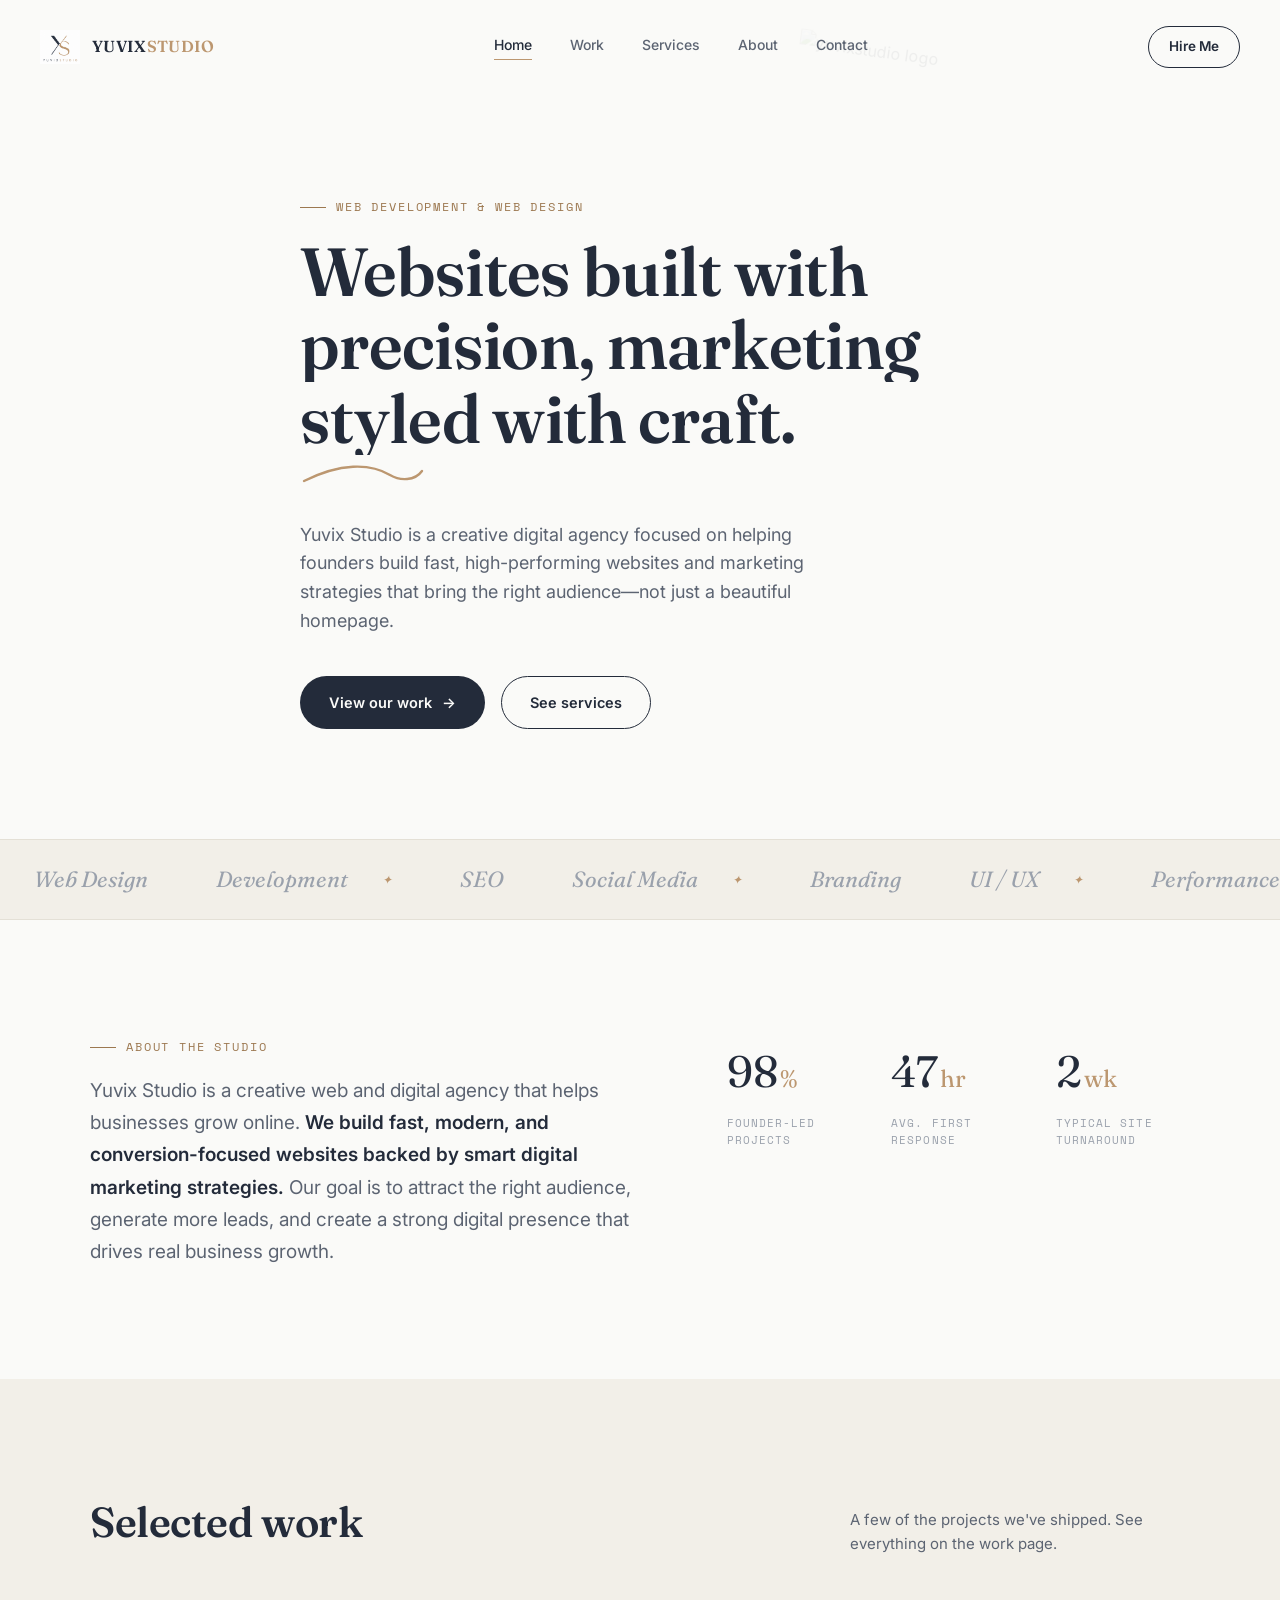
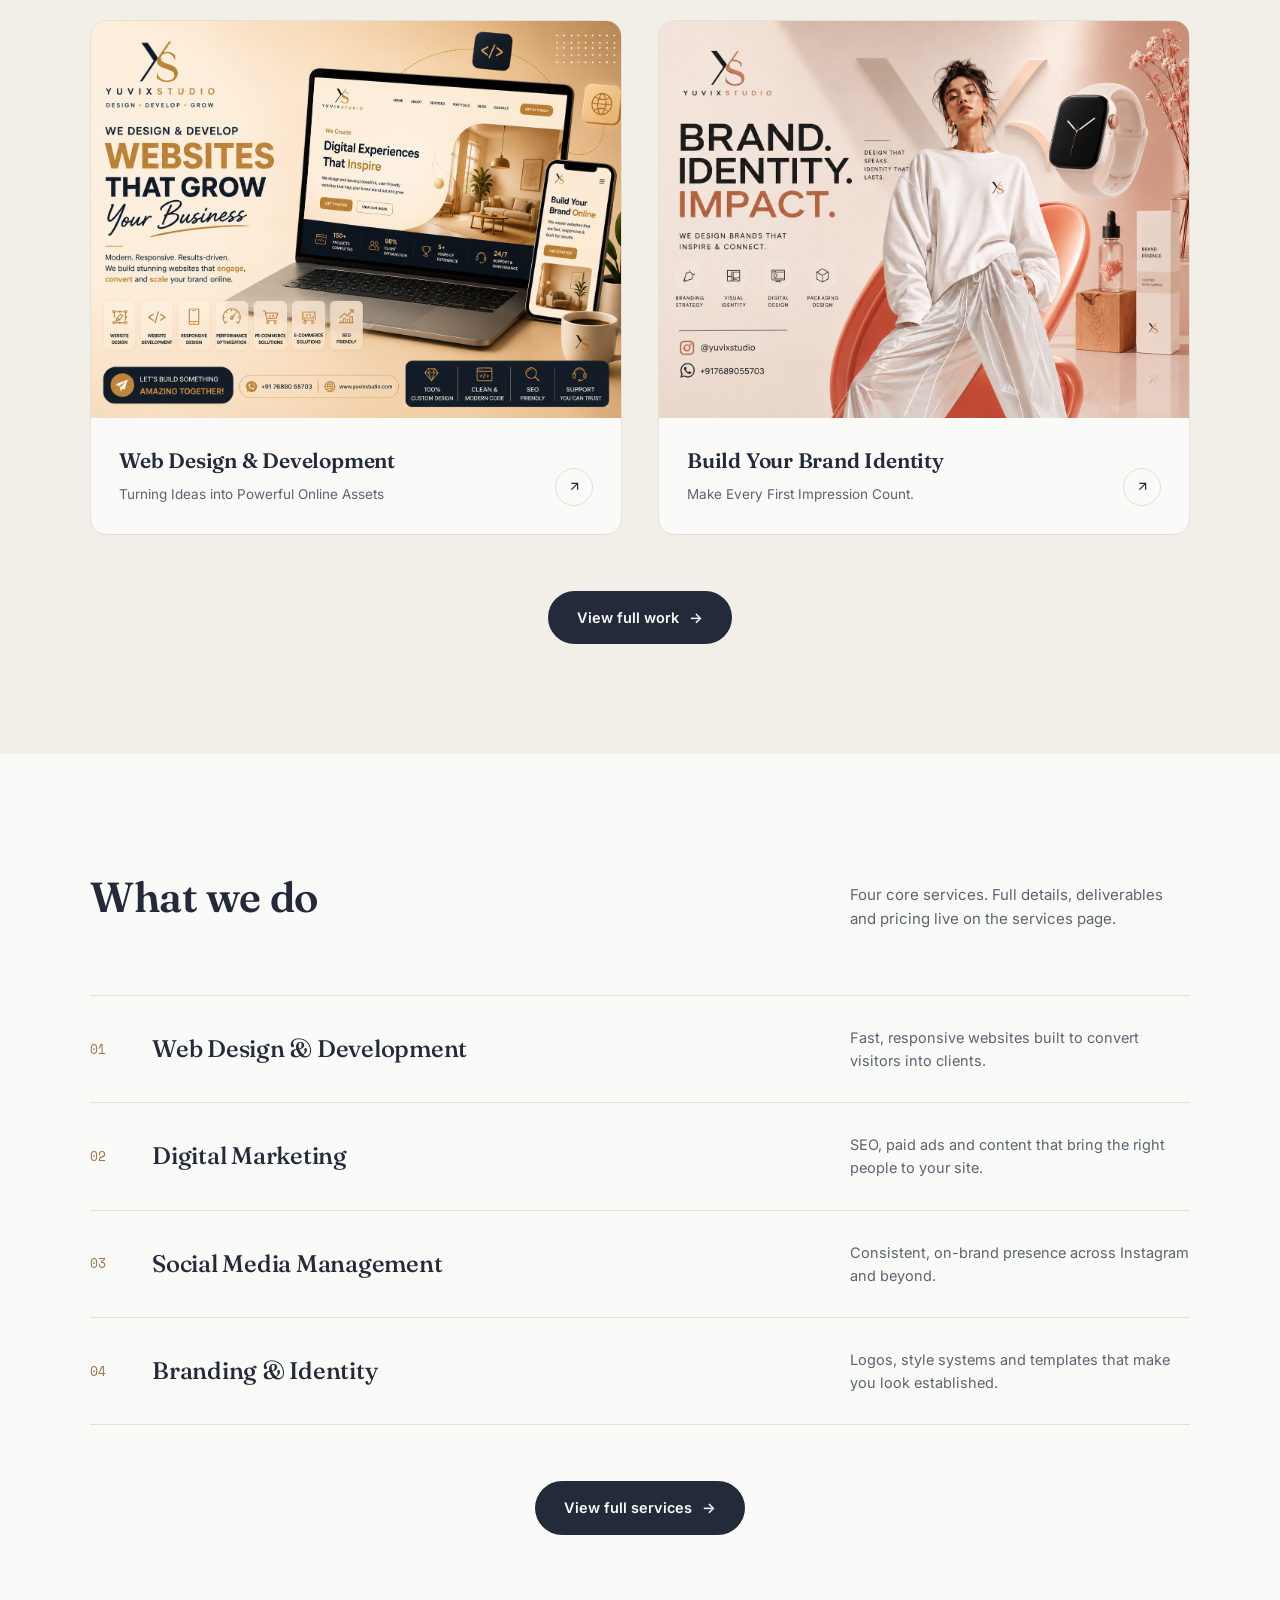
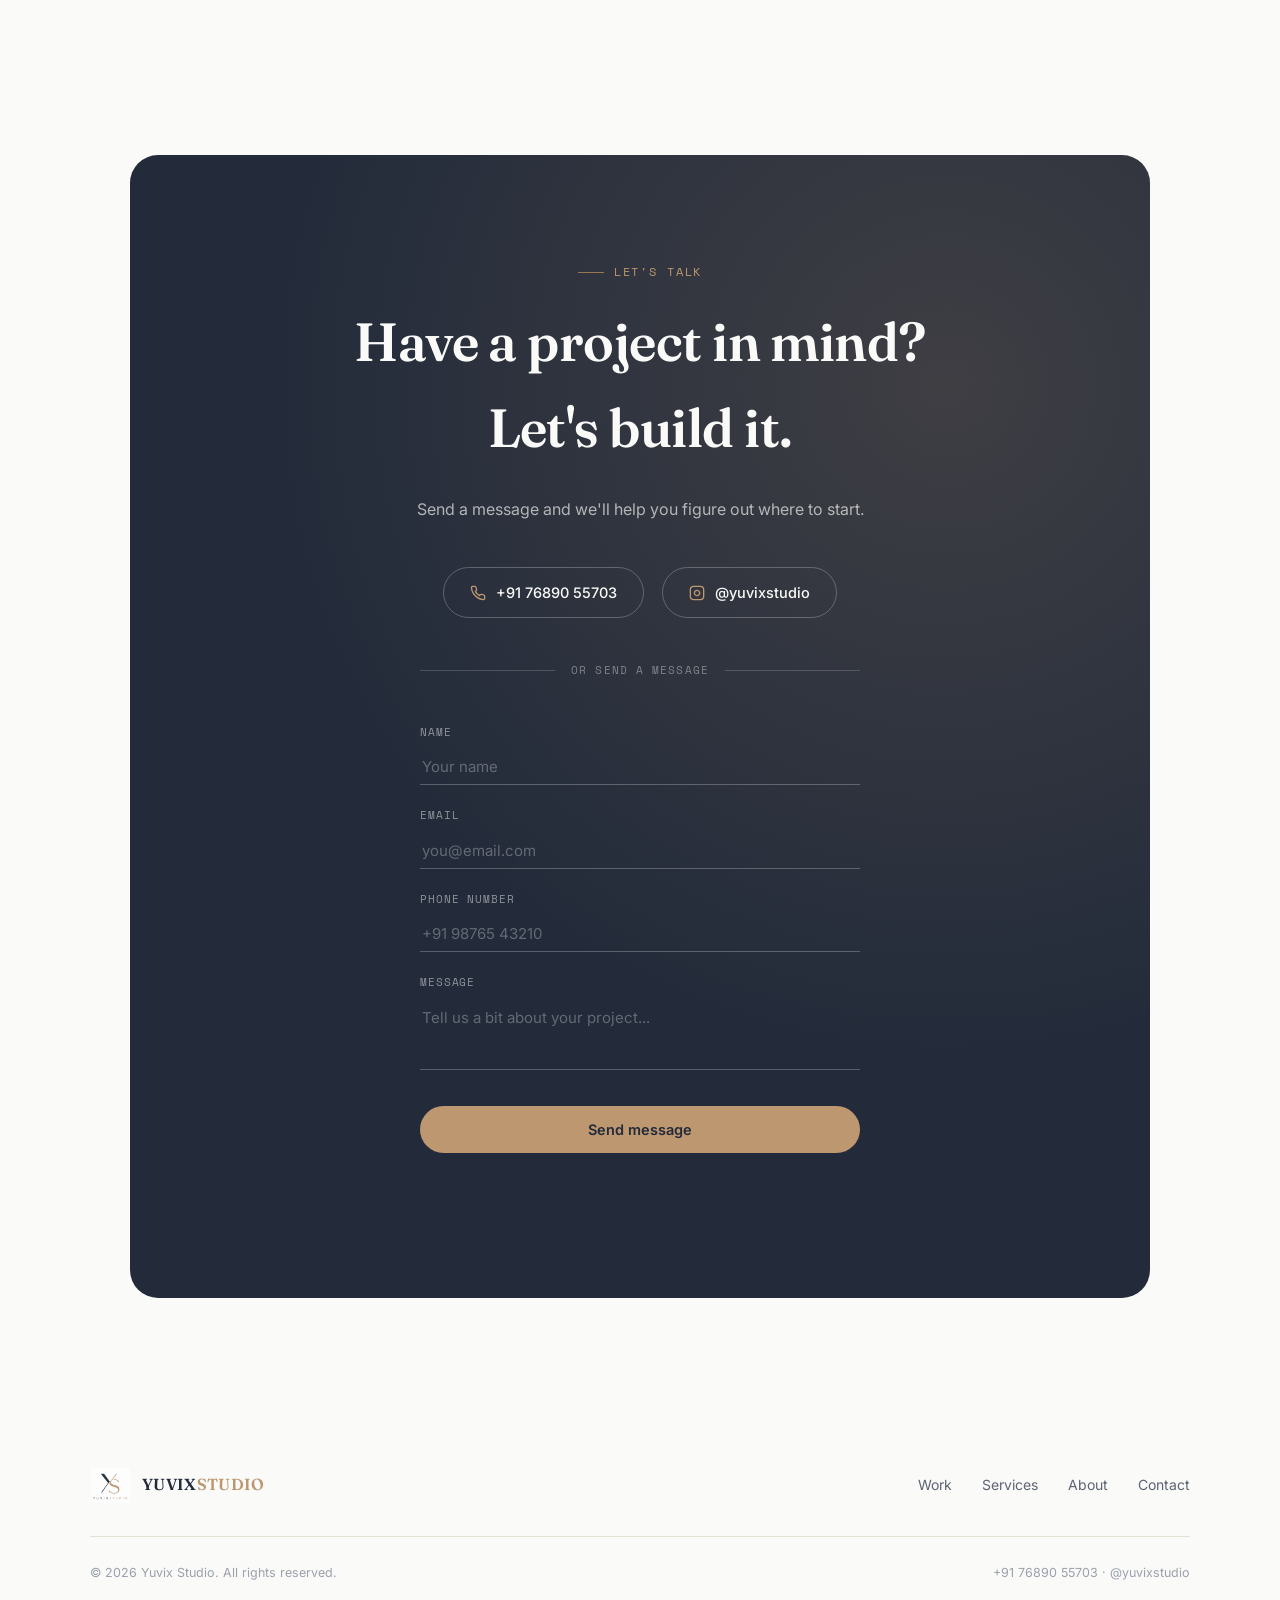
==== index.html @ d271fc91 "Add files via upload" ====
<!DOCTYPE html>
<html lang="en">
<head>
<meta charset="UTF-8">
<meta name="viewport" content="width=device-width, initial-scale=1.0">
<title>Yuvix Studio — Web Development &amp; Digital Marketing</title>
<meta name="description" content="Yuvix Studio designs and builds websites and digital marketing systems for brands that want to grow.">
<link rel="icon" href="assets/logo.png">
<link rel="preconnect" href="https://fonts.googleapis.com">
<link rel="preconnect" href="https://fonts.gstatic.com" crossorigin>
<link href="https://fonts.googleapis.com/css2?family=Fraunces:ital,opsz,wght@0,9..144,500;0,9..144,600;1,9..144,500&family=Inter:wght@400;500;600&family=Space+Mono:wght@400;700&display=swap" rel="stylesheet">
<link rel="stylesheet" href="style.css">
<link rel="shortcut icon" href="/fav.png" type="image/x-icon">
</head>
<body>

<!-- ============ NAV ============ -->
<nav class="site-nav">
  <a href="index.html" class="brand">
    <img src="/fav.png" alt="Yuvix Studio logo">
    <span class="brand-word">YUVIX<span>STUDIO</span></span>
  </a>
  <div class="nav-links">
    <a href="index.html" class="current">Home</a>
    <a href="work.html">Work</a>
    <a href="services.html">Services</a>
    <a href="index.html#about">About</a>
    <a href="index.html#contact">Contact</a>
  </div>
  <a href="https://api.whatsapp.com/send/?phone=917689055703&text&type=phone_number&app_absent=0" class="nav-cta">Hire Me</a>
  <button class="nav-toggle" aria-label="Toggle menu" aria-expanded="false">
    <span></span><span></span><span></span>
  </button>
</nav>

<!-- ============ HERO ============ -->
<header class="hero">
  <img src="" alt="yuvixstudio logo" class="hero-mark">
  <div class="wrap hero-inner">
    <span class="eyebrow">Web Development &amp; Web Design</span>
    <h1>
      <span class="line"><span>Websites built with</span></span>
      <span class="line"><span>precision, marketing</span></span>
      <span class="line"><span>styled with craft.</span></span>
    </h1>
    <svg class="hero-swash" viewBox="0 0 150 26">
      <path d="M4,20 C40,2 70,2 90,14 C100,20 115,20 122,10" />
    </svg>
    <p class="lede">Yuvix Studio is a creative digital agency focused on helping founders build fast, high-performing websites and marketing strategies that bring the right audience—not just a beautiful homepage.</p>
    <div class="hero-ctas">
      <a href="work.html" class="btn btn-primary">View our work <span class="btn-arrow">→</span></a>
      <a href="services.html" class="btn btn-ghost">See services</a>
    </div>
  </div>
</header>

<!-- ============ MARQUEE ============ -->
<div class="marquee-band">
  <div class="marquee">
    <span>Web Design <span>Development</span> SEO <span>Social Media</span> Branding <span>UI / UX</span> Performance Ads <span>Web Design</span> Development <span>SEO</span> Social Media <span>Branding</span> UI / UX <span>Performance Ads</span></span>
    <span>Web Design <span>Development</span> SEO <span>Social Media</span> Branding <span>UI / UX</span> Performance Ads <span>Web Design</span> Development <span>SEO</span> Social Media <span>Branding</span> UI / UX <span>Performance Ads</span></span>
  </div>
</div>

<!-- ============ ABOUT / STATS ============ -->
<section class="about" id="about">
  <div class="wrap about-grid">
    <div class="about-copy reveal">
      <span class="eyebrow">About the studio</span>
      <p>Yuvix Studio is a creative web and digital agency that helps businesses grow online.<strong> We build fast, modern, and conversion-focused websites backed by smart digital marketing strategies.</strong> Our goal is to attract the right audience, generate more leads, and create a strong digital presence that drives real business growth.</p>
    </div>
    <div class="stats reveal reveal-stagger">
      <div>
        <div class="stat-num"><span data-count="100">0</span><span class="suffix">%</span></div>
        <div class="stat-label">Founder-led projects</div>
      </div>
      <div>
        <div class="stat-num"><span data-count="48">0</span><span class="suffix">hr</span></div>
        <div class="stat-label">Avg. first response</div>
      </div>
      <div>
        <div class="stat-num"><span data-count="2">0</span><span class="suffix">wk</span></div>
        <div class="stat-label">Typical site turnaround</div>
      </div>
    </div>
  </div>
</section>

<!-- ============ WORK (teaser — full grid lives on work.html) ============ -->
<section class="work" id="work">
  <div class="wrap">
    <div class="section-head reveal">
      <h2>Selected work</h2>
      <p>A few of the projects we've shipped. See everything on the work page.</p>
    </div>

    <div class="work-grid reveal-stagger">

      <!-- Homepage shows a short preview only — the full portfolio lives on work.html.
           To feature a different project here, just change the href/img/text below,
           it doesn't need to match work.html exactly. -->
      <a href="project-1.html" class="work-card reveal" style="--thumb-a:#EFE7D8; --thumb-b:#D9CBB2;">
        <div class="work-thumb">
          <span class="work-tag">Web Design</span>
          <img src="/p-11.png" alt="Project Name One" loading="lazy">
        </div>
        <div class="work-body">
          <div>
            <h3>Web Design & Development</h3>
            <p>Turning Ideas into Powerful Online Assets</p>
          </div>
          <span class="work-arrow"><svg viewBox="0 0 24 24" fill="none" stroke-width="2"><path d="M7 17L17 7M7 7h10v10"/></svg></span>
        </div>
      </a>

      <a href="project-2.html" class="work-card reveal" style="--thumb-a:#E3E7E2; --thumb-b:#C7CFC3;">
        <div class="work-thumb">
          <span class="work-tag">Build Your Brand Identity</span>
          <img src="/p22.png" alt="Project Name Two" loading="lazy">
        </div>
        <div class="work-body">
          <div>
            <h3>Build Your Brand Identity</h3>
            <p>Make Every First Impression Count.</p>
          </div>
          <span class="work-arrow"><svg viewBox="0 0 24 24" fill="none" stroke-width="2"><path d="M7 17L17 7M7 7h10v10"/></svg></span>
        </div>
      </a>

    </div>

    <div class="teaser-cta reveal">
      <a href="work.html" class="btn btn-primary">View full work <span class="btn-arrow">→</span></a>
    </div>
  </div>
</section>

<!-- ============ SERVICES TEASER ============ -->
<section class="services-teaser">
  <div class="wrap">
    <div class="section-head reveal">
      <h2>What we do</h2>
      <p>Four core services. Full details, deliverables and pricing live on the services page.</p>
    </div>
    <div class="teaser-list reveal-stagger">
      <div class="teaser-row reveal">
        <span class="teaser-num">01</span>
        <h3>Web Design &amp; Development</h3>
        <p>Fast, responsive websites built to convert visitors into clients.</p>
      </div>
      <div class="teaser-row reveal">
        <span class="teaser-num">02</span>
        <h3>Digital Marketing</h3>
        <p>SEO, paid ads and content that bring the right people to your site.</p>
      </div>
      <div class="teaser-row reveal">
        <span class="teaser-num">03</span>
        <h3>Social Media Management</h3>
        <p>Consistent, on-brand presence across Instagram and beyond.</p>
      </div>
      <div class="teaser-row reveal">
        <span class="teaser-num">04</span>
        <h3>Branding &amp; Identity</h3>
        <p>Logos, style systems and templates that make you look established.</p>
      </div>
    </div>
    <div class="teaser-cta reveal">
      <a href="services.html" class="btn btn-primary">View full services <span class="btn-arrow">→</span></a>
    </div>
  </div>
</section>

<!-- ============ CONTACT ============ -->
<section id="contact">
  <div class="wrap">
    <div class="contact reveal">
      <div class="contact-inner">
        <span class="eyebrow" style="color:var(--gold)">Let's talk</span>
        <h2>Have a project in mind? Let's build it.</h2>
        <p class="lede">Send a message and we'll help you figure out where to start.</p>
        <div class="contact-links">
          <a href="https://api.whatsapp.com/send/?phone=917689055703&text&type=phone_number&app_absent=0" class="contact-pill">
            <svg viewBox="0 0 24 24" fill="none" stroke-width="2"><path d="M22 16.92v3a2 2 0 0 1-2.18 2 19.79 19.79 0 0 1-8.63-3.07 19.5 19.5 0 0 1-6-6 19.79 19.79 0 0 1-3.07-8.67A2 2 0 0 1 4.11 2h3a2 2 0 0 1 2 1.72c.127.96.362 1.903.7 2.81a2 2 0 0 1-.45 2.11L8.09 9.91a16 16 0 0 0 6 6l1.27-1.27a2 2 0 0 1 2.11-.45c.907.338 1.85.573 2.81.7A2 2 0 0 1 22 16.92z"/></svg>
            +91 76890 55703
          </a>
          <a href="https://instagram.com/yuvixstudio" target="_blank" rel="noopener" class="contact-pill">
            <svg viewBox="0 0 24 24" fill="none" stroke-width="2"><rect x="2" y="2" width="20" height="20" rx="5"/><path d="M16 11.37A4 4 0 1 1 12.63 8 4 4 0 0 1 16 11.37z"/><path d="M17.5 6.5h.01"/></svg>
            @yuvixstudio
          </a>
        </div>

        <div class="contact-divider">Or send a message</div>

        <!--
          CONTACT FORM — powered by Formspree (free tier works fine).
          Setup: 1) create a free account at https://formspree.io
                 2) create a new form, copy its endpoint (looks like
                    https://formspree.io/f/abcdwxyz)
                 3) replace YOUR_FORM_ID below with that ID.
          Until you do this, the form will show an error on submit.
        -->
        <form class="contact-form" id="contactForm" action="https://script.google.com/macros/s/AKfycbxDUa-38Gie-StyQM9wZZpAIo4txHQ3QjQLrXAD8hMNRNePcvxkL0qFl1689tBbZKky/exec" method="POST">
          <input type="text" name="_gotcha" class="form-honeypot" tabindex="-1" autocomplete="off">
          <div class="field-dark">
            <label for="cf-name">Name</label>
            <input type="text" id="cf-name" name="name" placeholder="Your name" required>
          </div>
          <div class="field-dark">
            <label for="cf-email">Email</label>
            <input type="email" id="cf-email" name="email" placeholder="you@email.com" required>
          </div>
          <div class="field-dark">
           <label for="cf-phone">Phone number</label>
            <input type="tel" id="cf-phone" name="phone" placeholder="+91 98765 43210" required>
          </div>
          <div class="field-dark">
            <label for="cf-message">Message</label>
            <textarea id="cf-message" name="message" placeholder="Tell us a bit about your project..." required></textarea>
          </div>
          <button type="submit" class="btn btn-primary">Send message</button>
          <p class="form-status" id="formStatus"></p>
        </form>
      </div>
    </div>
  </div>
</section>

<!-- ============ FOOTER ============ -->
<footer>
  <div class="wrap">
    <div class="footer-grid">
      <a href="index.html" class="brand">
        <img src="/fav.png" alt="Yuvix Studio logo">
        <span class="brand-word">YUVIX<span>STUDIO</span></span>
      </a>
      <div class="footer-nav">
        <a href="work.html">Work</a>
        <a href="services.html">Services</a>
        <a href="index.html#about">About</a>
        <a href="index.html#contact">Contact</a>
      </div>
    </div>
    <div class="footer-bottom">
      <span>© <span id="year"></span> Yuvix Studio. All rights reserved.</span>
      <span>+91 76890 55703 · @yuvixstudio</span>
    </div>
  </div>
</footer>

<script src="script.js"></script>
</body>
</html>
---- style.css ----
/* =========================================================
   YUVIX STUDIO — shared stylesheet
   Palette pulled directly from the logo:
     navy  #2A3342   gold  #BC9770
   ========================================================= */

:root{
  --paper:      #FAFAF8;
  --paper-alt:  #F2EFE8;
  --ink:        #232B3A;
  --ink-soft:   #5C6472;
  --ink-faint:  #9AA1AC;
  --gold:       #BC9770;
  --gold-deep:  #9C7850;
  --line:       #E4E0D6;
  --paper-rgb:  250, 250, 248;

  --display: 'Fraunces', serif;
  --body:    'Inter', sans-serif;
  --mono:    'Space Mono', monospace;

  --wrap: 1180px;
  --ease: cubic-bezier(.22,.85,.32,1);
}

*, *::before, *::after{ box-sizing:border-box; }

html{ scroll-behavior:smooth; }

body{
  margin:0;
  background:var(--paper);
  color:var(--ink);
  font-family:var(--body);
  font-size:16px;
  line-height:1.6;
  -webkit-font-smoothing:antialiased;
}

img{ max-width:100%; display:block; }

a{ color:inherit; text-decoration:none; }

.wrap{
  max-width:var(--wrap);
  margin:0 auto;
  padding:0 40px;
}

.eyebrow{
  font-family:var(--mono);
  font-size:11.5px;
  letter-spacing:.16em;
  text-transform:uppercase;
  color:var(--gold-deep);
  display:inline-flex;
  align-items:center;
  gap:10px;
  margin:0 0 18px;
}
.eyebrow::before{
  content:'';
  width:26px; height:1px;
  background:var(--gold-deep);
  display:inline-block;
}

h1,h2,h3{
  font-family:var(--display);
  font-weight:600;
  color:var(--ink);
  margin:0;
  letter-spacing:-.01em;
}

/* =========================== NAV =========================== */
.site-nav{
  position:fixed;
  top:0; left:0; right:0;
  z-index:100;
  display:flex;
  align-items:center;
  justify-content:space-between;
  padding:26px 40px;
  transition: padding .4s var(--ease), background .4s var(--ease), border-color .4s var(--ease);
  border-bottom:1px solid transparent;
}
.site-nav.scrolled{
  padding:16px 40px;
  background:rgba(var(--paper-rgb), .82);
  backdrop-filter: blur(10px);
  border-bottom-color:var(--line);
}
.brand{
  display:flex;
  align-items:center;
  gap:12px;
}
.brand img{ height:34px; width:auto; transition:height .4s var(--ease); }
.site-nav.scrolled .brand img{ height:28px; }
.brand-word{
  font-family:var(--display);
  font-weight:600;
  font-size:16px;
  letter-spacing:.02em;
  color:var(--ink);
}
.brand-word span{ color:var(--gold); }

.nav-links{
  display:flex;
  align-items:center;
  gap:38px;
}
.nav-links a{
  position:relative;
  font-size:14px;
  font-weight:500;
  color:var(--ink-soft);
  padding-bottom:4px;
}
.nav-links a::after{
  content:'';
  position:absolute;
  left:0; bottom:0;
  width:100%; height:1px;
  background:var(--gold);
  transform:scaleX(0);
  transform-origin:right;
  transition:transform .35s var(--ease);
}
.nav-links a:hover::after,
.nav-links a.current::after{ transform:scaleX(1); transform-origin:left; }
.nav-links a.current{ color:var(--ink); }

.nav-cta{
  font-size:13.5px;
  font-weight:600;
  color:var(--ink);
  border:1px solid var(--ink);
  border-radius:999px;
  padding:9px 20px;
  transition:background .3s var(--ease), color .3s var(--ease), border-color .3s var(--ease);
}
.nav-cta:hover{ background:var(--ink); color:var(--paper); }

.nav-toggle{
  display:none;
  flex-direction:column;
  gap:5px;
  background:none;
  border:none;
  cursor:pointer;
  padding:6px;
}
.nav-toggle span{ width:22px; height:1.5px; background:var(--ink); display:block; }

/* =========================== BUTTONS =========================== */
.btn{
  display:inline-flex;
  align-items:center;
  gap:10px;
  font-family:var(--body);
  font-weight:600;
  font-size:14.5px;
  padding:14px 28px;
  border-radius:999px;
  cursor:pointer;
  transition:transform .3s var(--ease), background .3s var(--ease), color .3s var(--ease), border-color .3s var(--ease);
  border:1px solid transparent;
}
.btn-primary{ background:var(--ink); color:var(--paper); }
.btn-primary:hover{ background:var(--gold-deep); transform:translateY(-2px); }
.btn-ghost{ border-color:var(--ink); color:var(--ink); }
.btn-ghost:hover{ background:var(--ink); color:var(--paper); transform:translateY(-2px); }
.btn-arrow{ transition:transform .3s var(--ease); }
.btn:hover .btn-arrow{ transform:translateX(4px); }

/* =========================== HERO =========================== */
.hero{
  position:relative;
  padding:190px 0 110px;
  overflow:hidden;
}
.hero-mark{
  position:absolute;
  right:-6%;
  top:8%;
  width:560px;
  opacity:.05;
  transform:rotate(8deg);
  animation: breathe 9s ease-in-out infinite;
  pointer-events:none;
}
@keyframes breathe{
  0%,100%{ transform:rotate(8deg) scale(1); }
  50%{ transform:rotate(6deg) scale(1.03); }
}
.hero-inner{ max-width:760px; }
.hero h1{
  font-size:clamp(40px, 6vw, 68px);
  line-height:1.08;
}
.hero h1 .line{
  display:block;
  overflow:hidden;
}
.hero h1 .line span{
  display:block;
  transform:translateY(110%);
  animation: line-up .9s var(--ease) forwards;
}
.hero h1 .line:nth-child(1) span{ animation-delay:.05s; }
.hero h1 .line:nth-child(2) span{ animation-delay:.18s; }
.hero h1 .line:nth-child(3) span{ animation-delay:.31s; }
@keyframes line-up{ to{ transform:translateY(0); } }

.hero-swash{
  width:150px; height:26px;
  margin:6px 0 26px;
}
.hero-swash path{
  fill:none;
  stroke:var(--gold);
  stroke-width:2.4;
  stroke-linecap:round;
  stroke-dasharray:220;
  stroke-dashoffset:220;
  animation: swash-draw 1.1s var(--ease) forwards 1s;
}
@keyframes swash-draw{ to{ stroke-dashoffset:0; } }

.hero p.lede{
  font-size:18px;
  color:var(--ink-soft);
  max-width:520px;
  margin:0 0 40px;
  opacity:0;
  animation: fade-up .8s var(--ease) forwards 1.15s;
}
.hero-ctas{
  display:flex;
  gap:16px;
  opacity:0;
  animation: fade-up .8s var(--ease) forwards 1.3s;
}
@keyframes fade-up{
  from{ opacity:0; transform:translateY(14px); }
  to{ opacity:1; transform:translateY(0); }
}

/* =========================== MARQUEE =========================== */
.marquee-band{
  border-top:1px solid var(--line);
  border-bottom:1px solid var(--line);
  background:var(--paper-alt);
  overflow:hidden;
  padding:22px 0;
}
.marquee{
  display:flex;
  width:max-content;
  animation: scroll-left 32s linear infinite;
}
.marquee:hover{ animation-play-state:paused; }
.marquee span{
  font-family:var(--display);
  font-size:22px;
  font-style:italic;
  color:var(--ink-faint);
  padding:0 34px;
  white-space:nowrap;
  display:flex;
  align-items:center;
  gap:34px;
}
.marquee span::after{
  content:'✦';
  font-family:var(--body);
  font-size:12px;
  color:var(--gold);
}
@keyframes scroll-left{
  from{ transform:translateX(0); }
  to{ transform:translateX(-50%); }
}

/* =========================== REVEAL =========================== */
.reveal{
  opacity:0;
  transform:translateY(28px);
  transition:opacity .8s var(--ease), transform .8s var(--ease);
}
.reveal.in-view{ opacity:1; transform:translateY(0); }
.reveal-stagger.in-view > *{ transition-delay: calc(var(--i, 0) * .09s); }

/* =========================== SECTION shared =========================== */
section{ padding:110px 0; }
.section-head{
  display:flex;
  justify-content:space-between;
  align-items:flex-end;
  gap:40px;
  margin-bottom:64px;
}
.section-head h2{ font-size:clamp(28px,3.4vw,42px); max-width:520px; }
.section-head p{ color:var(--ink-soft); max-width:340px; font-size:15px; margin:0; }

/* =========================== ABOUT / STATS =========================== */
.about{ background:var(--paper); }
.about-grid{
  display:grid;
  grid-template-columns:1.1fr .9fr;
  gap:70px;
  align-items:start;
}
.about-copy p{
  font-size:19px;
  color:var(--ink-soft);
  line-height:1.7;
  margin:0;
}
.about-copy strong{ color:var(--ink); font-weight:600; }
.stats{
  display:grid;
  grid-template-columns:repeat(3,1fr);
  gap:30px;
  padding-top:6px;
}
.stat-num{
  font-family:var(--display);
  font-size:44px;
  color:var(--ink);
  display:flex;
  align-items:baseline;
  gap:2px;
}
.stat-num span.suffix{ font-size:24px; color:var(--gold); }
.stat-label{
  font-family:var(--mono);
  font-size:11px;
  letter-spacing:.1em;
  text-transform:uppercase;
  color:var(--ink-faint);
  margin-top:8px;
}

/* =========================== WORK =========================== */
.work{ background:var(--paper-alt); }
.work-grid{
  display:grid;
  grid-template-columns:repeat(2, 1fr);
  gap:36px;
}
.work-card{
  background:var(--paper);
  border:1px solid var(--line);
  border-radius:16px;
  overflow:hidden;
  transition:transform .5s var(--ease), box-shadow .5s var(--ease);
}
.work-card:hover{
  transform:translateY(-6px);
  box-shadow:0 30px 60px -30px rgba(35,43,58,.25);
}
.work-thumb{
  position:relative;
  aspect-ratio: 4 / 3;
  overflow:hidden;
  background:linear-gradient(135deg, var(--thumb-a, #e7e2d6), var(--thumb-b, #d8cfc0));
}
.work-thumb img{
  width:100%; height:100%; object-fit:cover;
  transform:scale(1.02);
  transition:transform .7s var(--ease);
}
.work-card:hover .work-thumb img{ transform:scale(1.1); }
.work-thumb .work-tag{
  position:absolute;
  top:16px; left:16px;
  font-family:var(--mono);
  font-size:10.5px;
  letter-spacing:.08em;
  text-transform:uppercase;
  background:rgba(250,250,248,.9);
  color:var(--ink);
  padding:6px 12px;
  border-radius:999px;
}
.work-body{
  padding:26px 28px 28px;
  display:flex;
  justify-content:space-between;
  align-items:flex-end;
}
.work-body h3{ font-size:21px; margin-bottom:6px; }
.work-body p{ margin:0; font-size:13.5px; color:var(--ink-soft); }
.work-arrow{
  width:38px; height:38px;
  border-radius:50%;
  border:1px solid var(--line);
  display:flex;
  align-items:center;
  justify-content:center;
  flex-shrink:0;
  transition:background .35s var(--ease), transform .35s var(--ease), border-color .35s var(--ease);
}
.work-card:hover .work-arrow{
  background:var(--ink);
  border-color:var(--ink);
  transform:rotate(45deg);
}
.work-arrow svg{ width:15px; height:15px; stroke:var(--ink); transition:stroke .35s var(--ease); }
.work-card:hover .work-arrow svg{ stroke:var(--paper); }

.work-note{
  margin-top:40px;
  font-size:13px;
  color:var(--ink-faint);
  text-align:center;
}
.work-note code{
  background:var(--paper);
  border:1px solid var(--line);
  padding:2px 7px;
  border-radius:6px;
  font-family:var(--mono);
}

/* =========================== SERVICES TEASER (index) =========================== */
.services-teaser{ background:var(--paper); }
.teaser-list{ border-top:1px solid var(--line); }
.teaser-row{
  display:flex;
  align-items:center;
  gap:28px;
  padding:30px 0;
  border-bottom:1px solid var(--line);
  transition:padding-left .4s var(--ease);
}
.teaser-row:hover{ padding-left:14px; }
.teaser-num{
  font-family:var(--mono);
  font-size:13px;
  color:var(--gold-deep);
  width:34px;
  flex-shrink:0;
}
.teaser-row h3{
  font-size:24px;
  flex:1;
  font-weight:500;
}
.teaser-row p{
  color:var(--ink-soft);
  font-size:14.5px;
  max-width:340px;
  margin:0;
  flex:1;
}
.teaser-cta{ text-align:center; margin-top:56px; }

/* =========================== CONTACT =========================== */
.contact{
  background:var(--ink);
  color:var(--paper);
  border-radius:28px;
  margin:0 40px;
  padding:100px 60px;
  text-align:center;
  position:relative;
  overflow:hidden;
}
.contact::before{
  content:'';
  position:absolute;
  inset:0;
  background:radial-gradient(circle at 80% 20%, rgba(188,151,112,.18), transparent 55%);
}
.contact-inner{ position:relative; }
.contact h2{
  color:var(--paper);
  font-size:clamp(32px,4.2vw,54px);
  max-width:680px;
  margin:0 auto 26px;
}
.contact p.lede{
  color:rgba(250,250,248,.65);
  max-width:460px;
  margin:0 auto 44px;
  font-size:16px;
}
.contact-links{
  display:flex;
  justify-content:center;
  gap:18px;
  flex-wrap:wrap;
}
.contact-pill{
  display:flex;
  align-items:center;
  gap:10px;
  border:1px solid rgba(250,250,248,.25);
  border-radius:999px;
  padding:13px 26px;
  font-size:14.5px;
  font-weight:500;
  transition:background .3s var(--ease), border-color .3s var(--ease);
}
.contact-pill:hover{ background:rgba(250,250,248,.08); border-color:var(--gold); }
.contact-pill svg{ width:16px; height:16px; stroke:var(--gold); }

.contact-divider{
  display:flex;
  align-items:center;
  gap:16px;
  max-width:440px;
  margin:44px auto;
  color:rgba(250,250,248,.4);
  font-family:var(--mono);
  font-size:11px;
  letter-spacing:.1em;
  text-transform:uppercase;
}
.contact-divider::before,
.contact-divider::after{
  content:'';
  height:1px;
  flex:1;
  background:rgba(250,250,248,.18);
}

.contact-form{
  max-width:440px;
  margin:0 auto;
  text-align:left;
}
.contact-form .field-dark{
  position:relative;
  margin-bottom:22px;
}
.contact-form label{
  display:block;
  font-family:var(--mono);
  font-size:11px;
  letter-spacing:.08em;
  text-transform:uppercase;
  color:rgba(250,250,248,.5);
  margin-bottom:8px;
}
.contact-form input,
.contact-form textarea{
  width:100%;
  background:transparent;
  border:none;
  border-bottom:1px solid rgba(250,250,248,.25);
  color:var(--paper);
  font-family:var(--body);
  font-size:15px;
  padding:8px 2px;
  outline:none;
  resize:none;
  transition:border-color .3s var(--ease);
}
.contact-form textarea{ min-height:70px; }
.contact-form input:focus,
.contact-form textarea:focus{ border-bottom-color:var(--gold); }
.contact-form input::placeholder,
.contact-form textarea::placeholder{ color:rgba(250,250,248,.3); }

.contact-form .btn-primary{
  background:var(--gold);
  color:var(--ink);
  width:100%;
  justify-content:center;
  margin-top:6px;
}
.contact-form .btn-primary:hover{ background:var(--paper); }
.contact-form .btn-primary:disabled{ opacity:.6; cursor:wait; }

.form-status{
  margin-top:14px;
  font-size:13.5px;
  min-height:18px;
}
.form-status.ok{ color:var(--gold); }
.form-status.err{ color:#e39a9a; }

.form-honeypot{ position:absolute; left:-9999px; opacity:0; height:0; width:0; }

/* =========================== FOOTER =========================== */
footer{ padding:60px 0 40px; }
.footer-grid{
  display:flex;
  justify-content:space-between;
  align-items:center;
  padding-bottom:34px;
  border-bottom:1px solid var(--line);
  flex-wrap:wrap;
  gap:20px;
}
.footer-nav{ display:flex; gap:30px; }
.footer-nav a{ font-size:14px; color:var(--ink-soft); }
.footer-nav a:hover{ color:var(--gold-deep); }
.footer-bottom{
  display:flex;
  justify-content:space-between;
  padding-top:26px;
  font-size:12.5px;
  color:var(--ink-faint);
  flex-wrap:wrap;
  gap:10px;
}

/* =========================== SERVICES PAGE =========================== */
.page-header{
  padding:170px 0 60px;
}
.page-header h1{
  font-size:clamp(36px,5vw,58px);
  max-width:640px;
}
.page-header p.lede{
  color:var(--ink-soft);
  font-size:17px;
  max-width:480px;
  margin-top:20px;
}

.service-block{
  border-top:1px solid var(--line);
  padding:64px 0;
  display:grid;
  grid-template-columns:70px 1.1fr 1fr;
  gap:40px;
}
.service-block:last-child{ border-bottom:1px solid var(--line); }
.service-num{
  font-family:var(--mono);
  font-size:14px;
  color:var(--gold-deep);
}
.service-main h2{ font-size:28px; margin-bottom:14px; }
.service-main p{ color:var(--ink-soft); font-size:15.5px; max-width:420px; }
.service-meta{ display:flex; flex-direction:column; gap:18px; }
.service-tags{ display:flex; flex-wrap:wrap; gap:8px; }
.service-tags span{
  font-family:var(--mono);
  font-size:11px;
  letter-spacing:.05em;
  text-transform:uppercase;
  background:var(--paper-alt);
  border:1px solid var(--line);
  color:var(--ink-soft);
  padding:6px 12px;
  border-radius:999px;
}
.service-includes{ margin:0; padding:0; list-style:none; }
.service-includes li{
  font-size:14.5px;
  color:var(--ink-soft);
  padding-left:20px;
  position:relative;
  margin-bottom:9px;
}
.service-includes li::before{
  content:'';
  position:absolute;
  left:0; top:8px;
  width:8px; height:1px;
  background:var(--gold);
}
.service-price{
  font-family:var(--display);
  font-size:15px;
  color:var(--ink);
  margin-top:4px;
}
.service-price span{ color:var(--ink-faint); font-family:var(--body); font-size:13px; }

/* =========================== EDITABLE NOTE BANNER =========================== */
.edit-note{
  margin:0 40px 0;
  background:var(--paper-alt);
  border:1px dashed var(--line);
  border-radius:14px;
  padding:16px 22px;
  font-family:var(--mono);
  font-size:12px;
  color:var(--ink-faint);
  max-width:calc(var(--wrap) + 80px);
  margin-left:auto;
  margin-right:auto;
}

/* =========================== PROJECT DETAIL PAGE =========================== */
.project-header{ padding:170px 0 50px; }
.project-header .eyebrow{ margin-bottom:22px; }
.project-header h1{ font-size:clamp(32px,5vw,52px); max-width:720px; }
.project-header p.lede{ color:var(--ink-soft); font-size:17px; max-width:480px; margin-top:18px; }

.project-image{
  margin:0 0 70px;
  border-radius:20px;
  overflow:hidden;
  aspect-ratio:16/9;
  background:var(--paper-alt);
}
.project-image img{ width:100%; height:100%; object-fit:cover; }

.project-body{
  display:grid;
  grid-template-columns:240px 1fr;
  gap:60px;
  padding-bottom:100px;
}
.project-meta dl{ margin:0; }
.project-meta div{
  padding:18px 0;
  border-top:1px solid var(--line);
}
.project-meta div:last-child{ border-bottom:1px solid var(--line); }
.project-meta dt{
  font-family:var(--mono);
  font-size:10.5px;
  letter-spacing:.1em;
  text-transform:uppercase;
  color:var(--ink-faint);
  margin-bottom:6px;
}
.project-meta dd{ margin:0; font-size:14.5px; color:var(--ink); }
.project-meta dd a{ color:var(--gold-deep); }
.project-meta dd a:hover{ text-decoration:underline; }

.project-content h2{
  font-size:22px;
  margin:0 0 14px;
}
.project-content > div + div{ margin-top:44px; }
.project-content p{
  color:var(--ink-soft);
  font-size:16px;
  line-height:1.75;
  max-width:600px;
  margin:0 0 16px;
}
.project-content ul{ margin:0; padding:0; list-style:none; max-width:560px; }
.project-content ul li{
  font-size:15px;
  color:var(--ink-soft);
  padding-left:22px;
  position:relative;
  margin-bottom:11px;
}
.project-content ul li::before{
  content:'';
  position:absolute;
  left:0; top:9px;
  width:9px; height:1px;
  background:var(--gold);
}

.project-nav{
  display:flex;
  justify-content:space-between;
  align-items:center;
  padding:36px 0;
  border-top:1px solid var(--line);
}
.project-nav a{
  font-size:14.5px;
  font-weight:600;
  color:var(--ink);
  display:flex;
  align-items:center;
  gap:8px;
}
.project-nav a:hover{ color:var(--gold-deep); }

@media (max-width: 900px){
  .project-body{ grid-template-columns:1fr; gap:36px; }
}
@media (max-width: 900px){
  .wrap{ padding:0 24px; }
  .about-grid{ grid-template-columns:1fr; gap:44px; }
  .work-grid{ grid-template-columns:1fr; }
  .service-block{ grid-template-columns:1fr; gap:18px; }
  .contact{ margin:0 20px; padding:70px 28px; }
  .nav-cta{ display:none; }
  .nav-toggle{ display:flex; z-index:110; }
  .nav-links{
    display:flex;
    position:fixed;
    top:0; right:0;
    height:100vh;
    width:min(78vw, 320px);
    background:var(--paper);
    flex-direction:column;
    align-items:flex-start;
    justify-content:center;
    gap:28px;
    padding:40px;
    transform:translateX(100%);
    transition:transform .5s var(--ease);
    box-shadow:-20px 0 60px -30px rgba(35,43,58,.3);
    z-index:105;
  }
  .nav-links.open{ transform:translateX(0); }
  .nav-links a{ font-size:18px; }
  .stats{ grid-template-columns:1fr 1fr; }
  .hero{ padding:150px 0 80px; }
  .hero-mark{ width:340px; }
}

@media (prefers-reduced-motion: reduce){
  *{ animation-duration:.001ms !important; transition-duration:.001ms !important; }
}
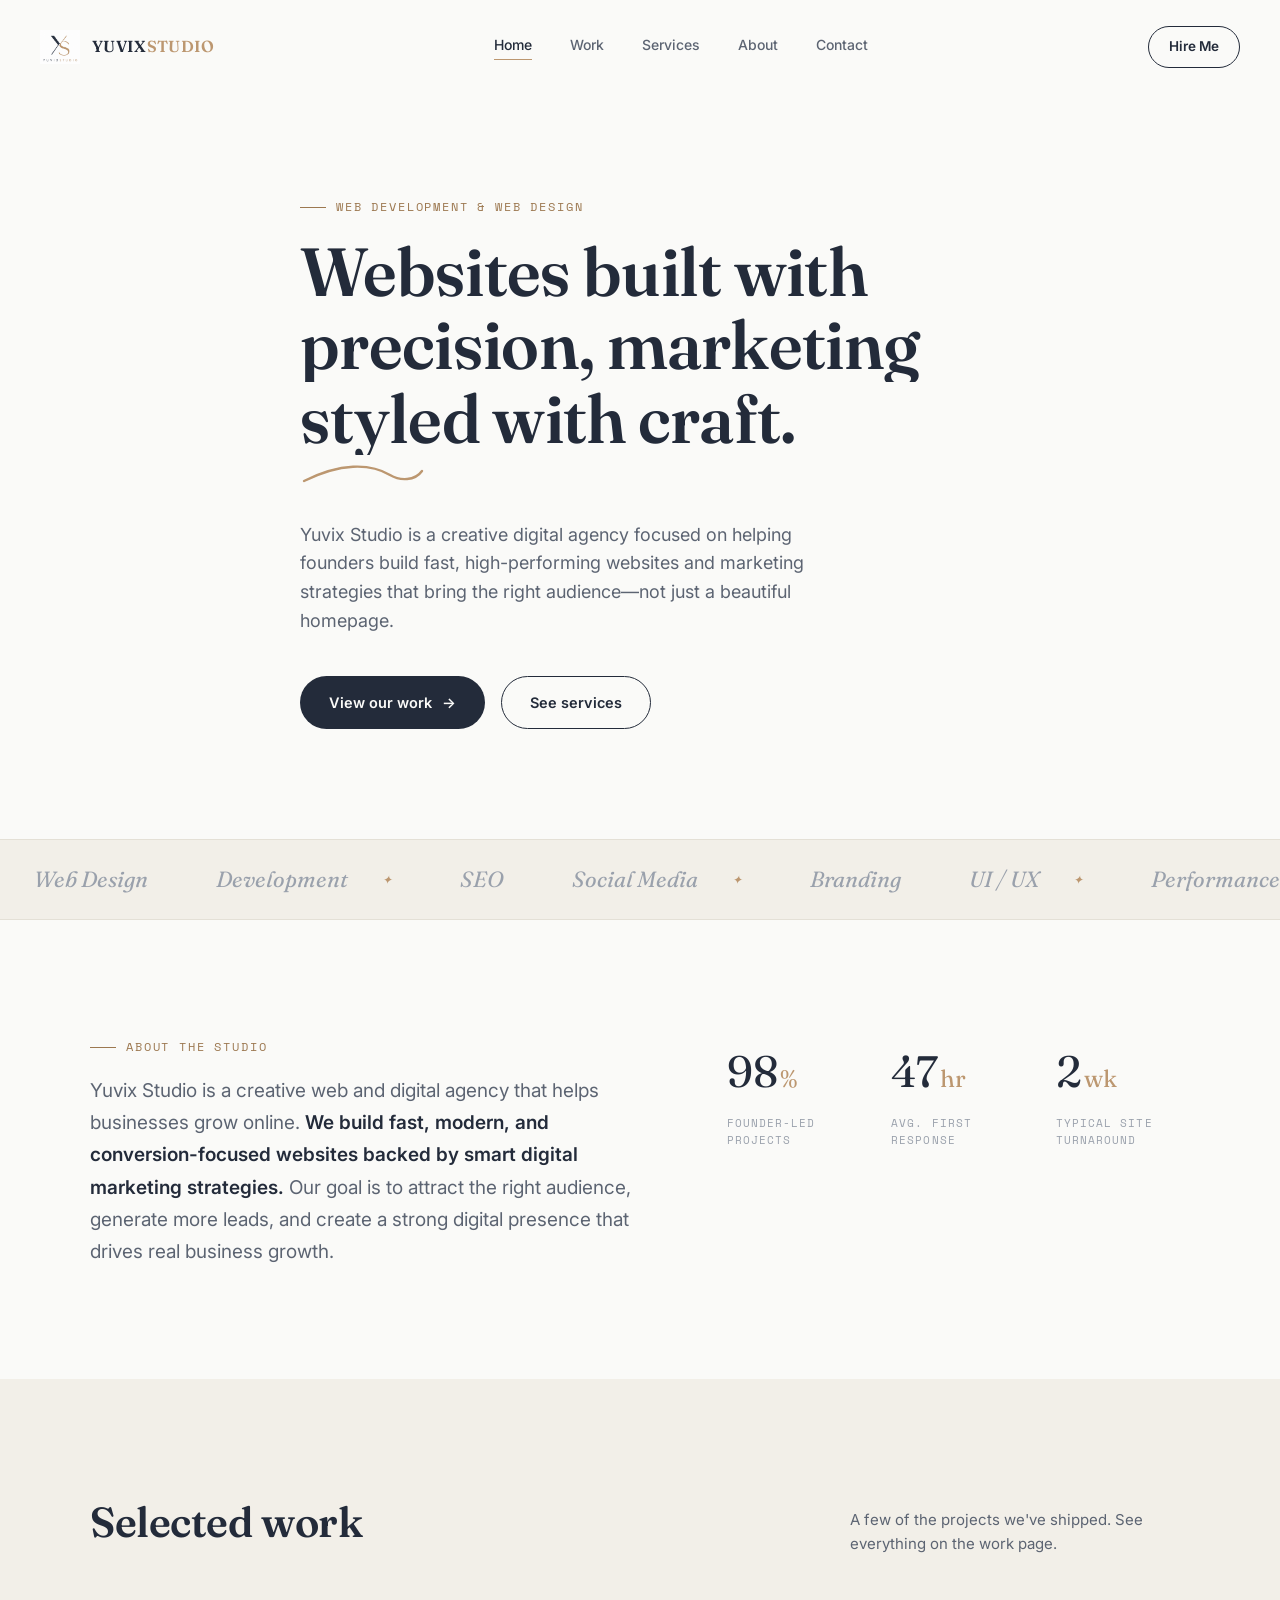
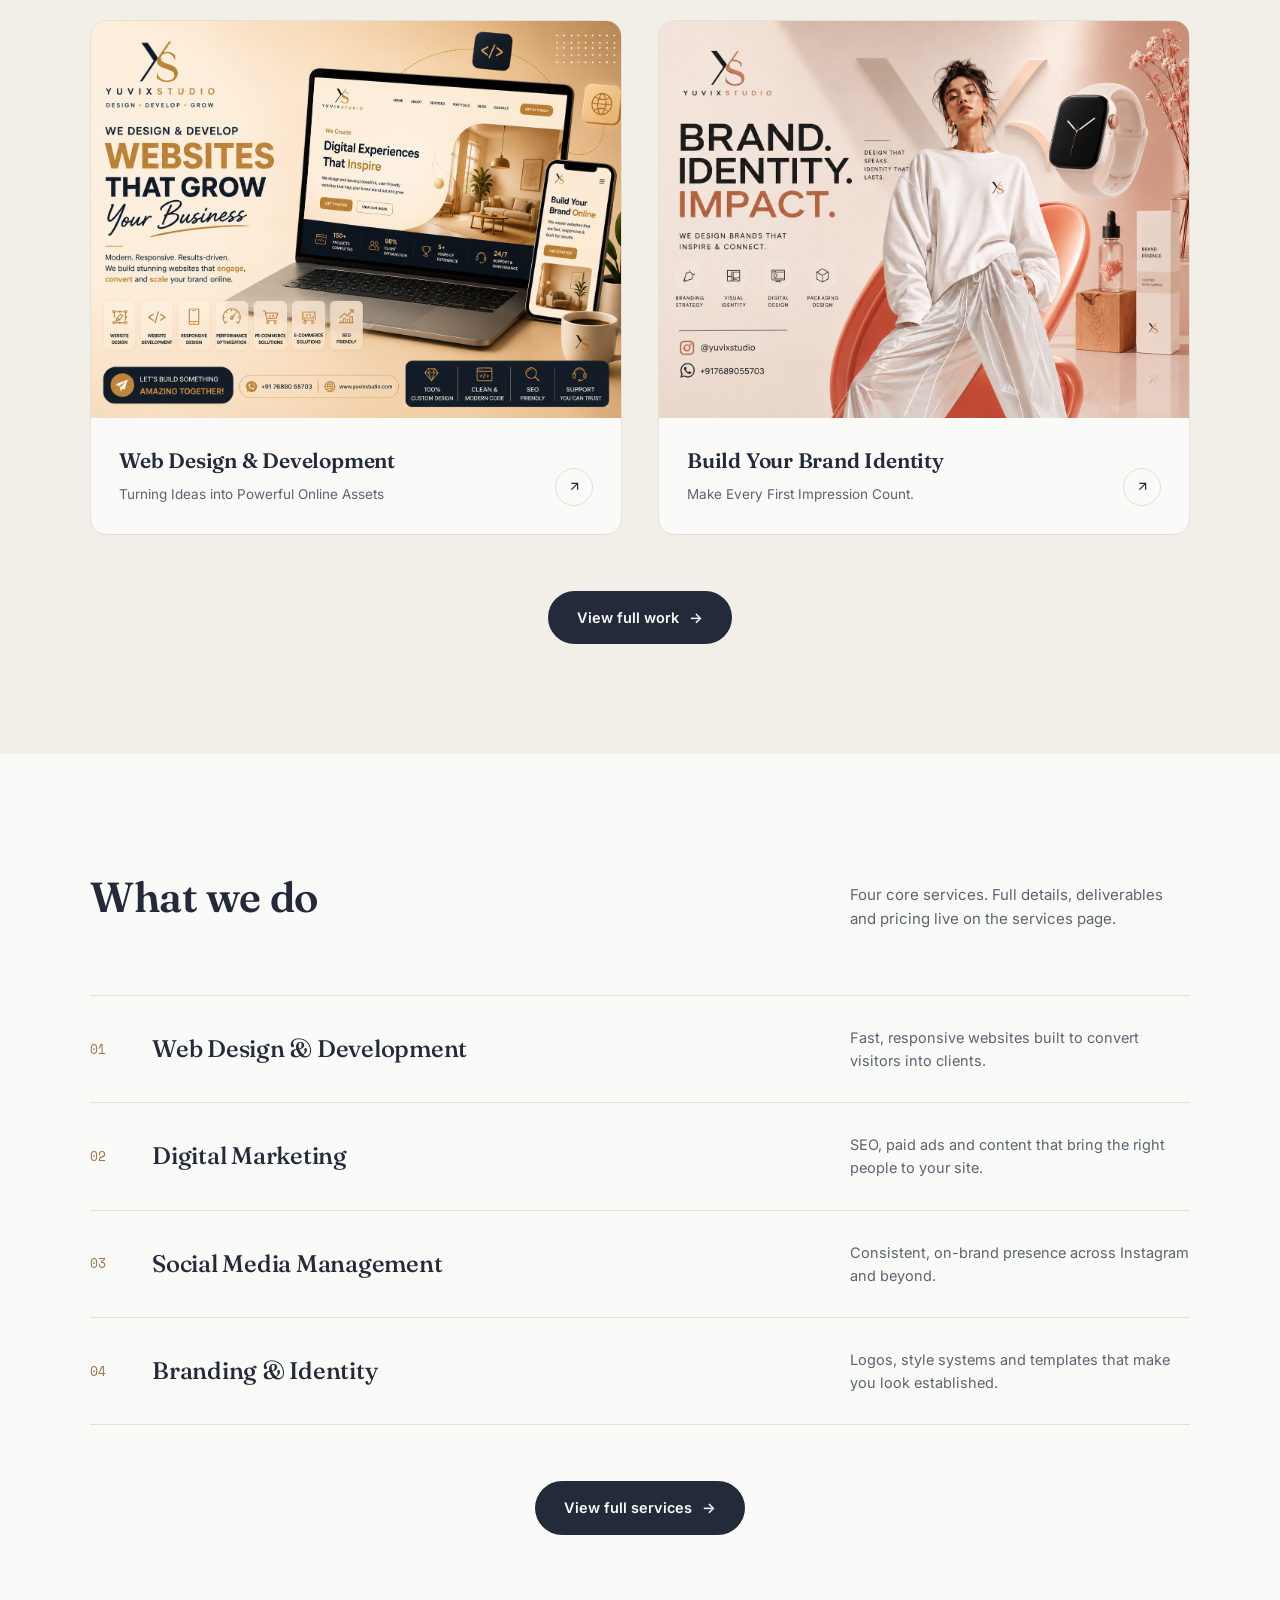
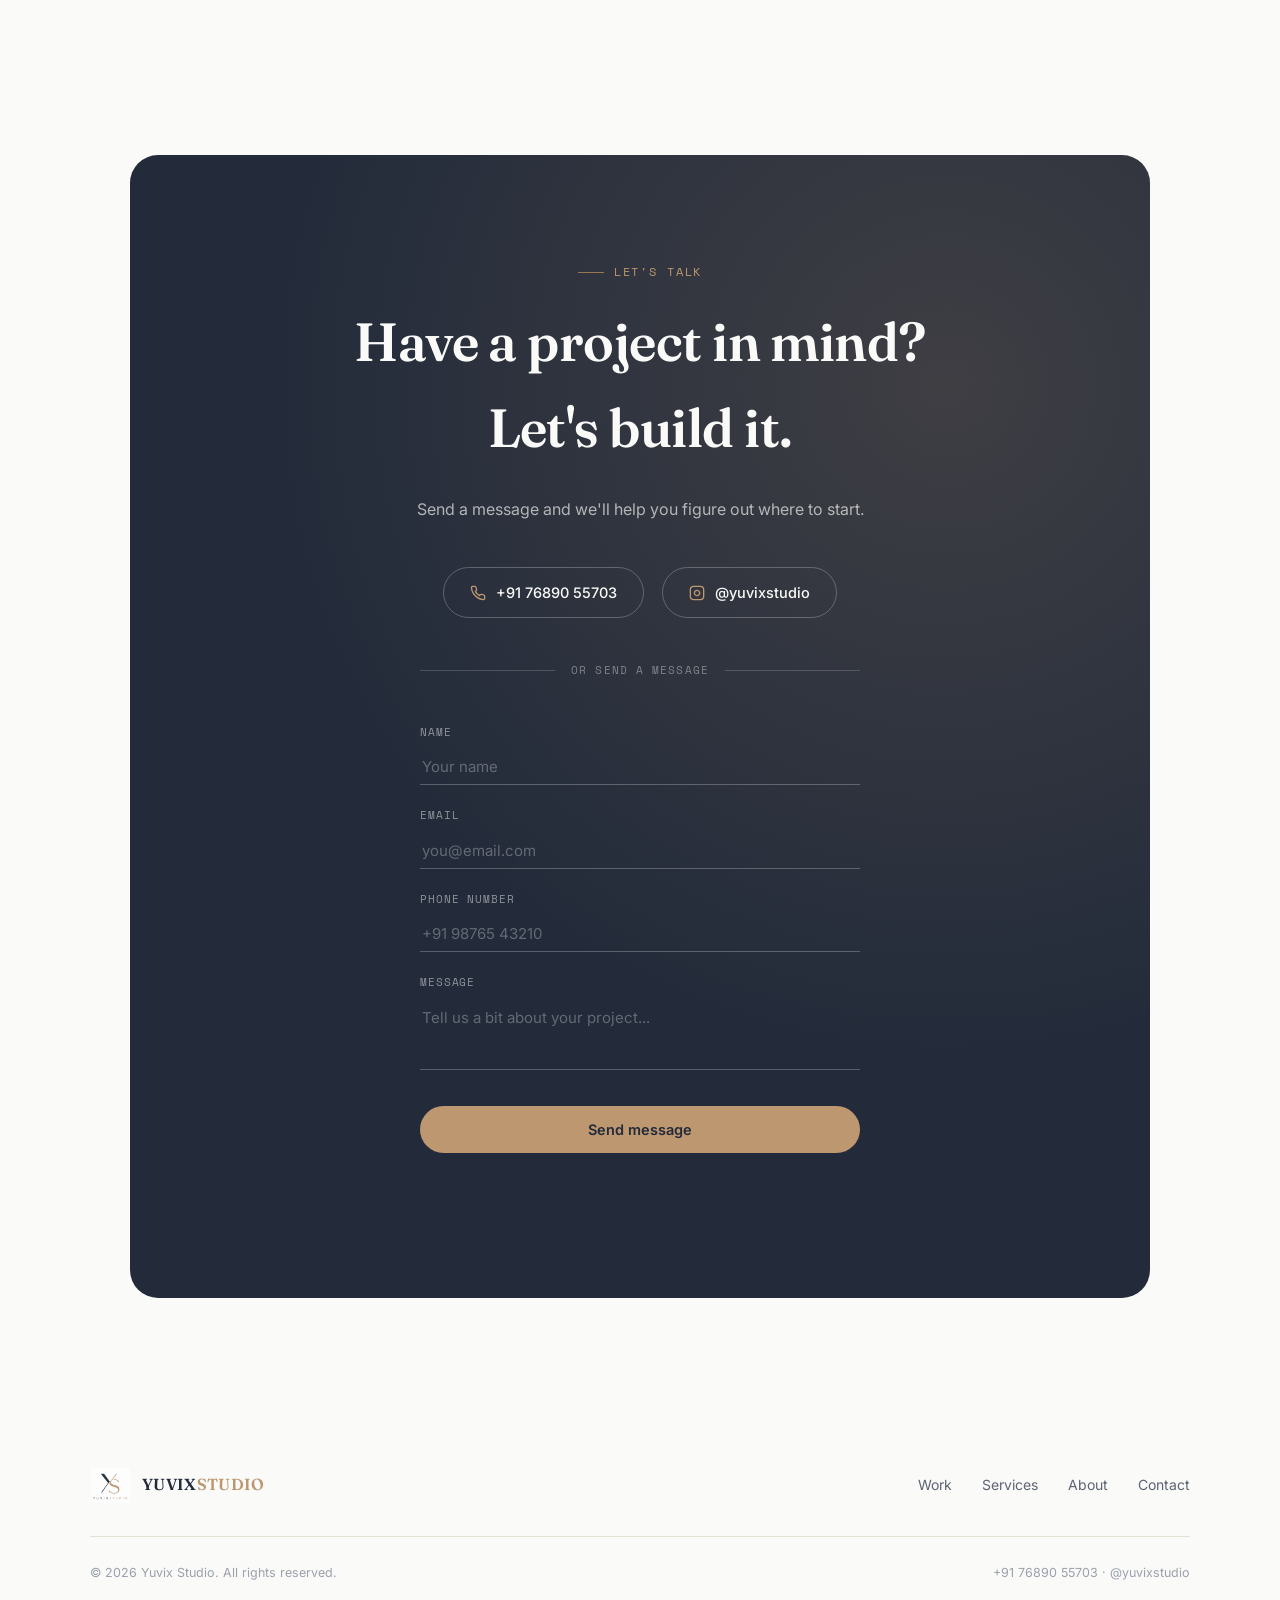
==== commit 7ac4e573: "Updated website" ====
--- a/index.html
+++ b/index.html
@@ -35,7 +35,7 @@
 
 <!-- ============ HERO ============ -->
 <header class="hero">
-  <img src="" alt="yuvixstudio logo" class="hero-mark">
+  <img src="" alt="" class="hero-mark">
   <div class="wrap hero-inner">
     <span class="eyebrow">Web Development &amp; Web Design</span>
     <h1>
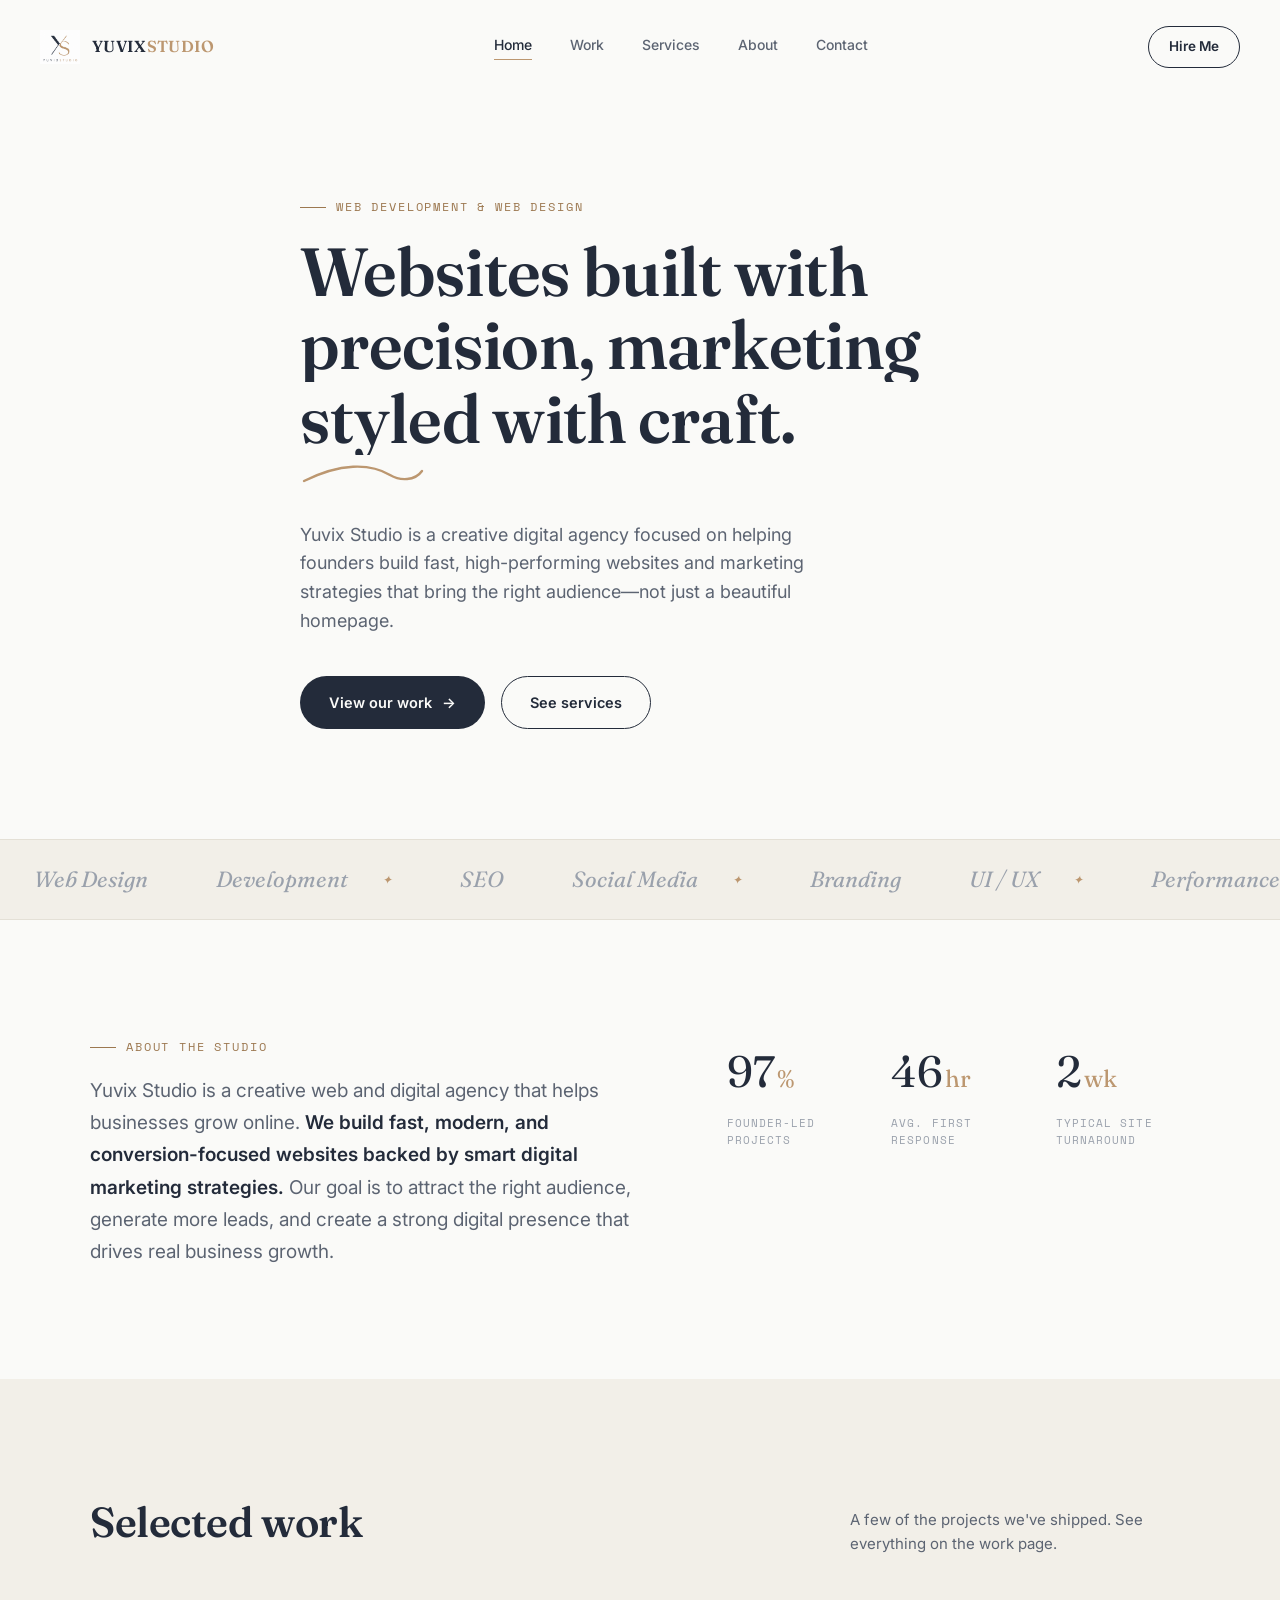
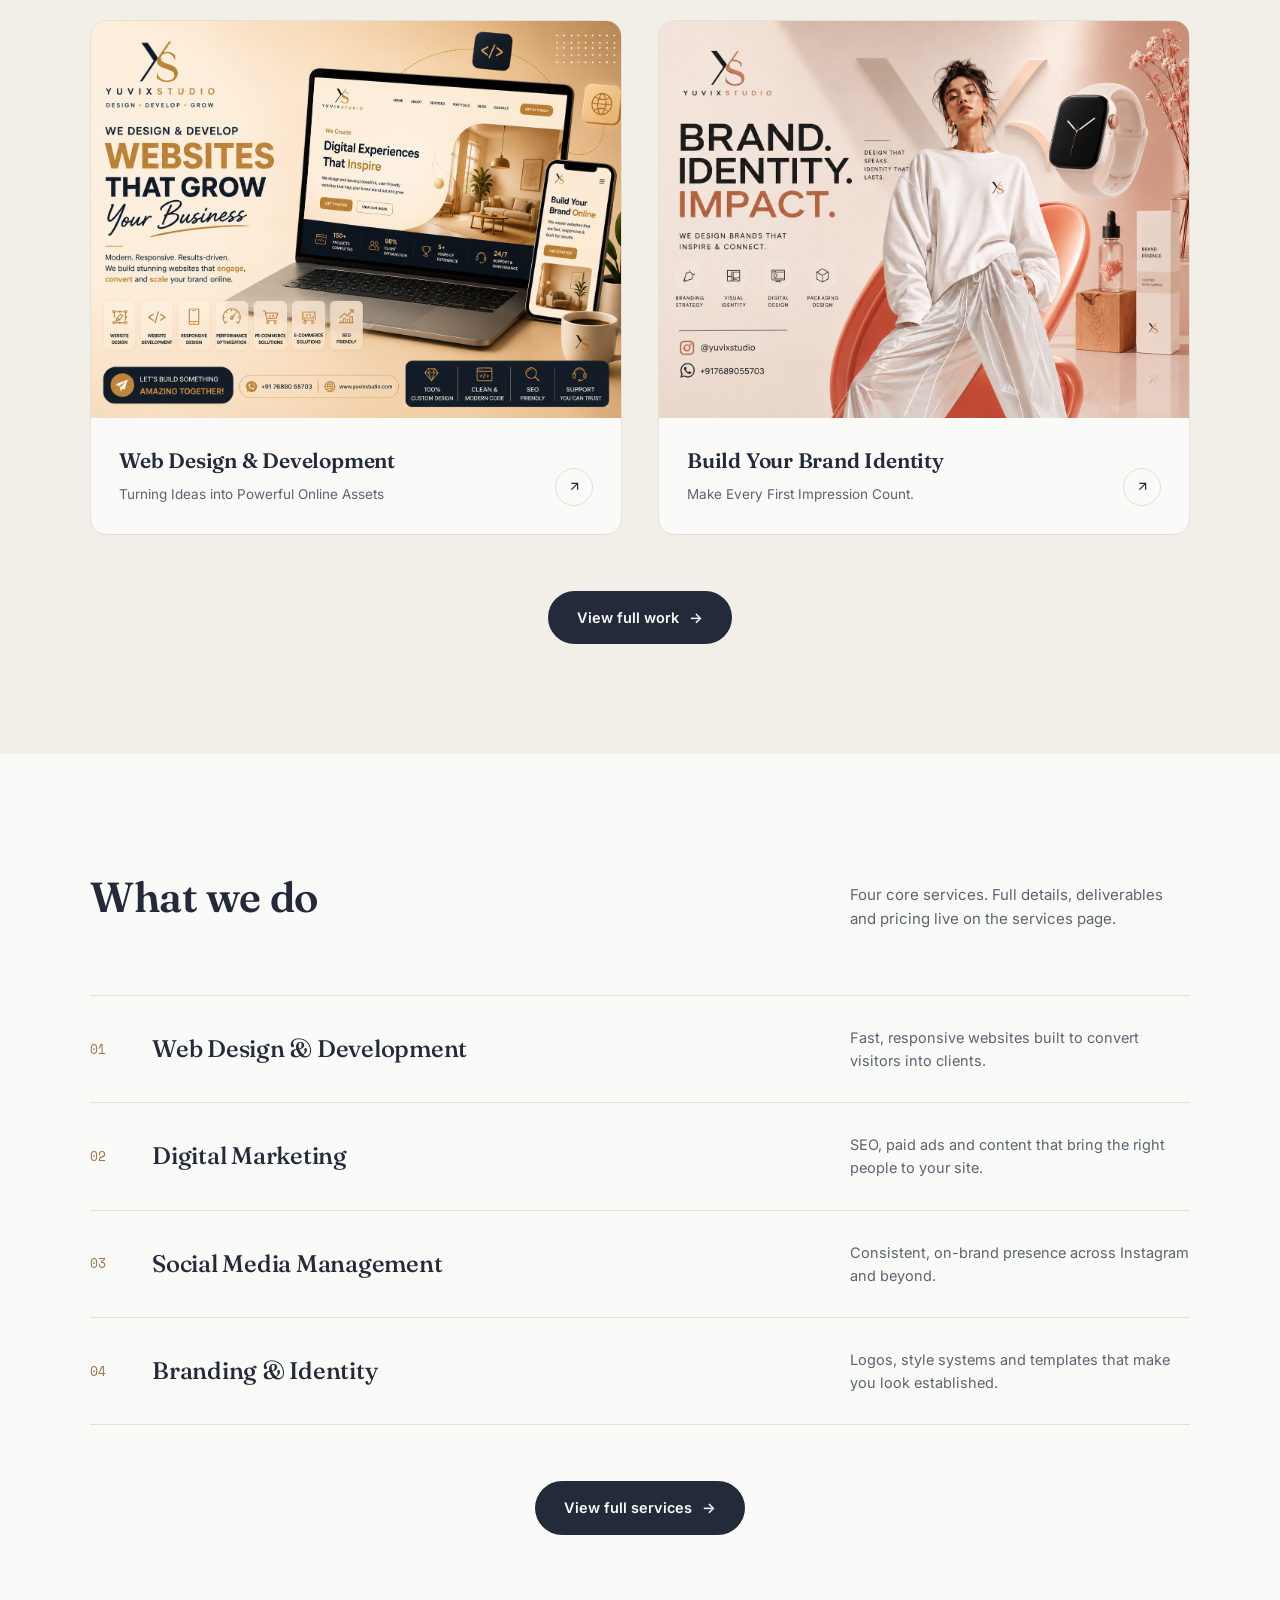
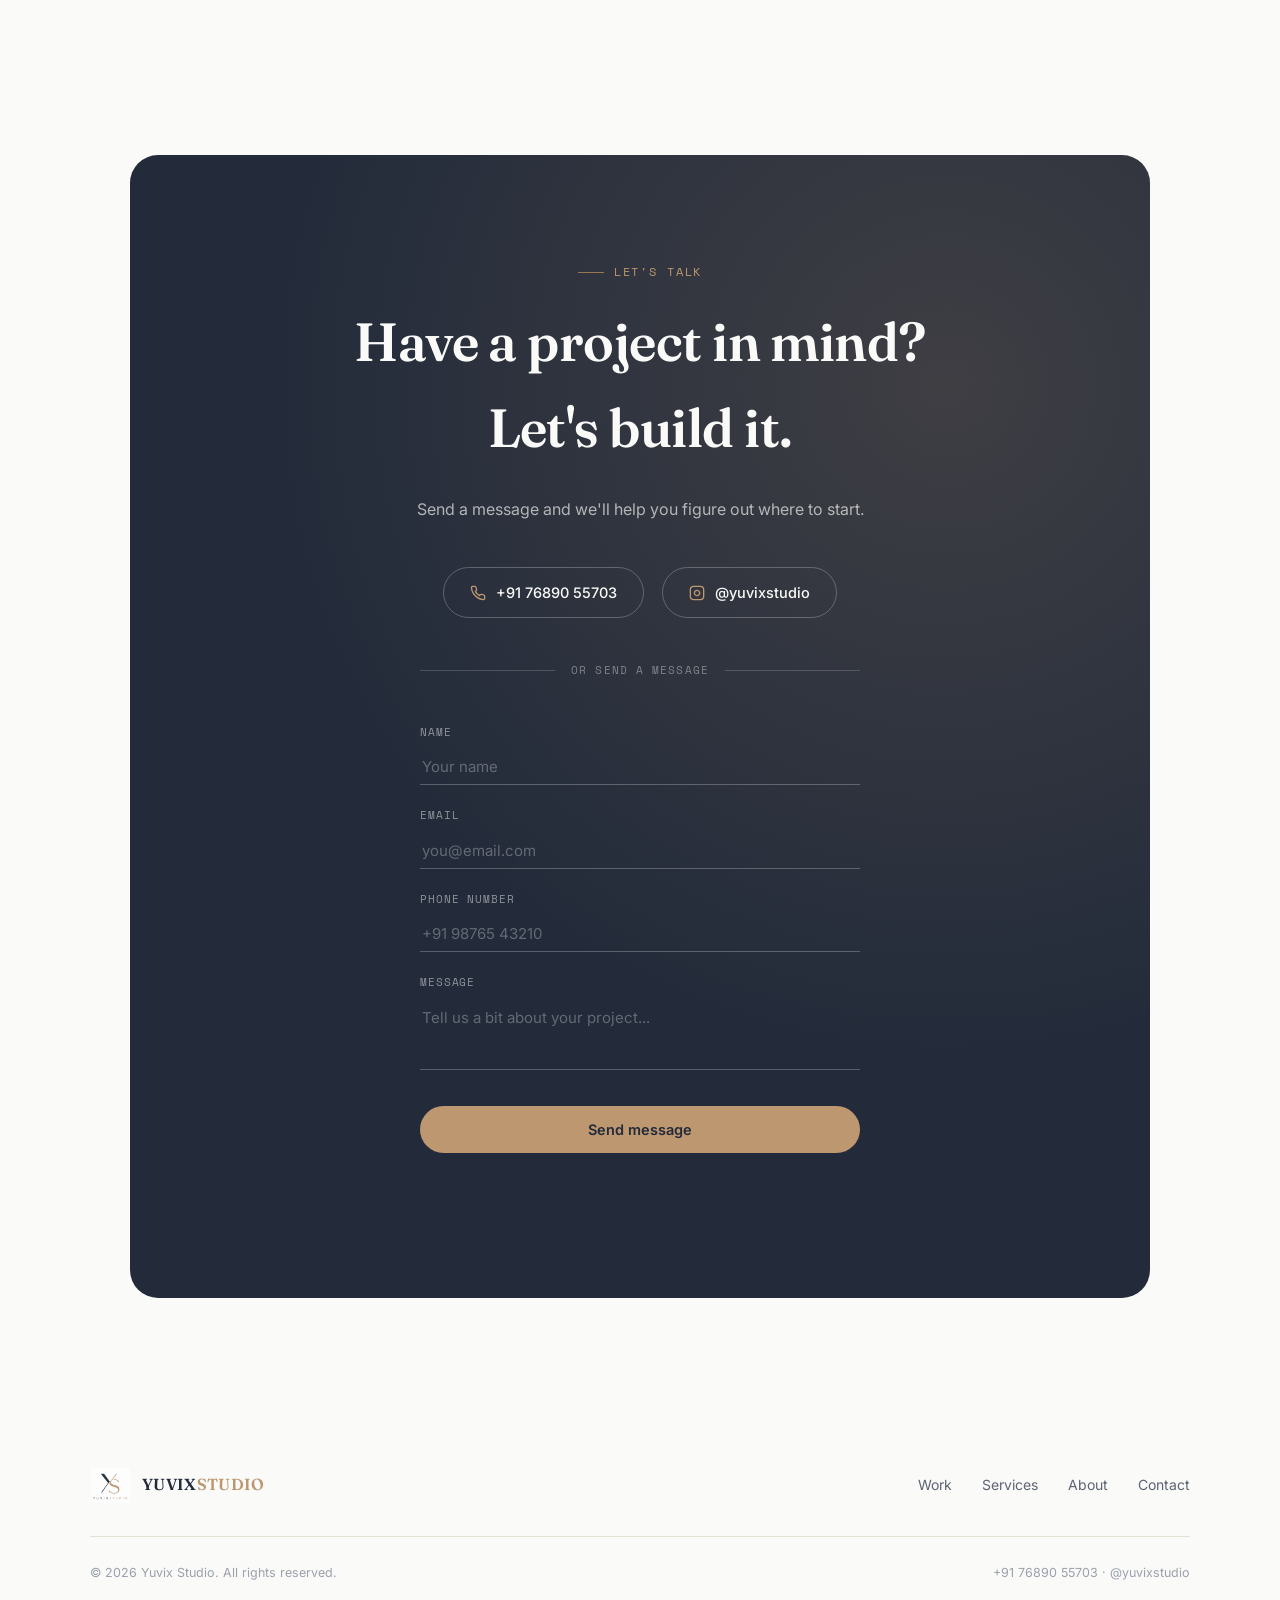
==== commit 162a328c: "Add Security.js File" ====
--- a/index.html
+++ b/index.html
@@ -11,6 +11,7 @@
 <link href="https://fonts.googleapis.com/css2?family=Fraunces:ital,opsz,wght@0,9..144,500;0,9..144,600;1,9..144,500&family=Inter:wght@400;500;600&family=Space+Mono:wght@400;700&display=swap" rel="stylesheet">
 <link rel="stylesheet" href="style.css">
 <link rel="shortcut icon" href="/fav.png" type="image/x-icon">
+<script src="security.js"></script>
 </head>
 <body>
 
